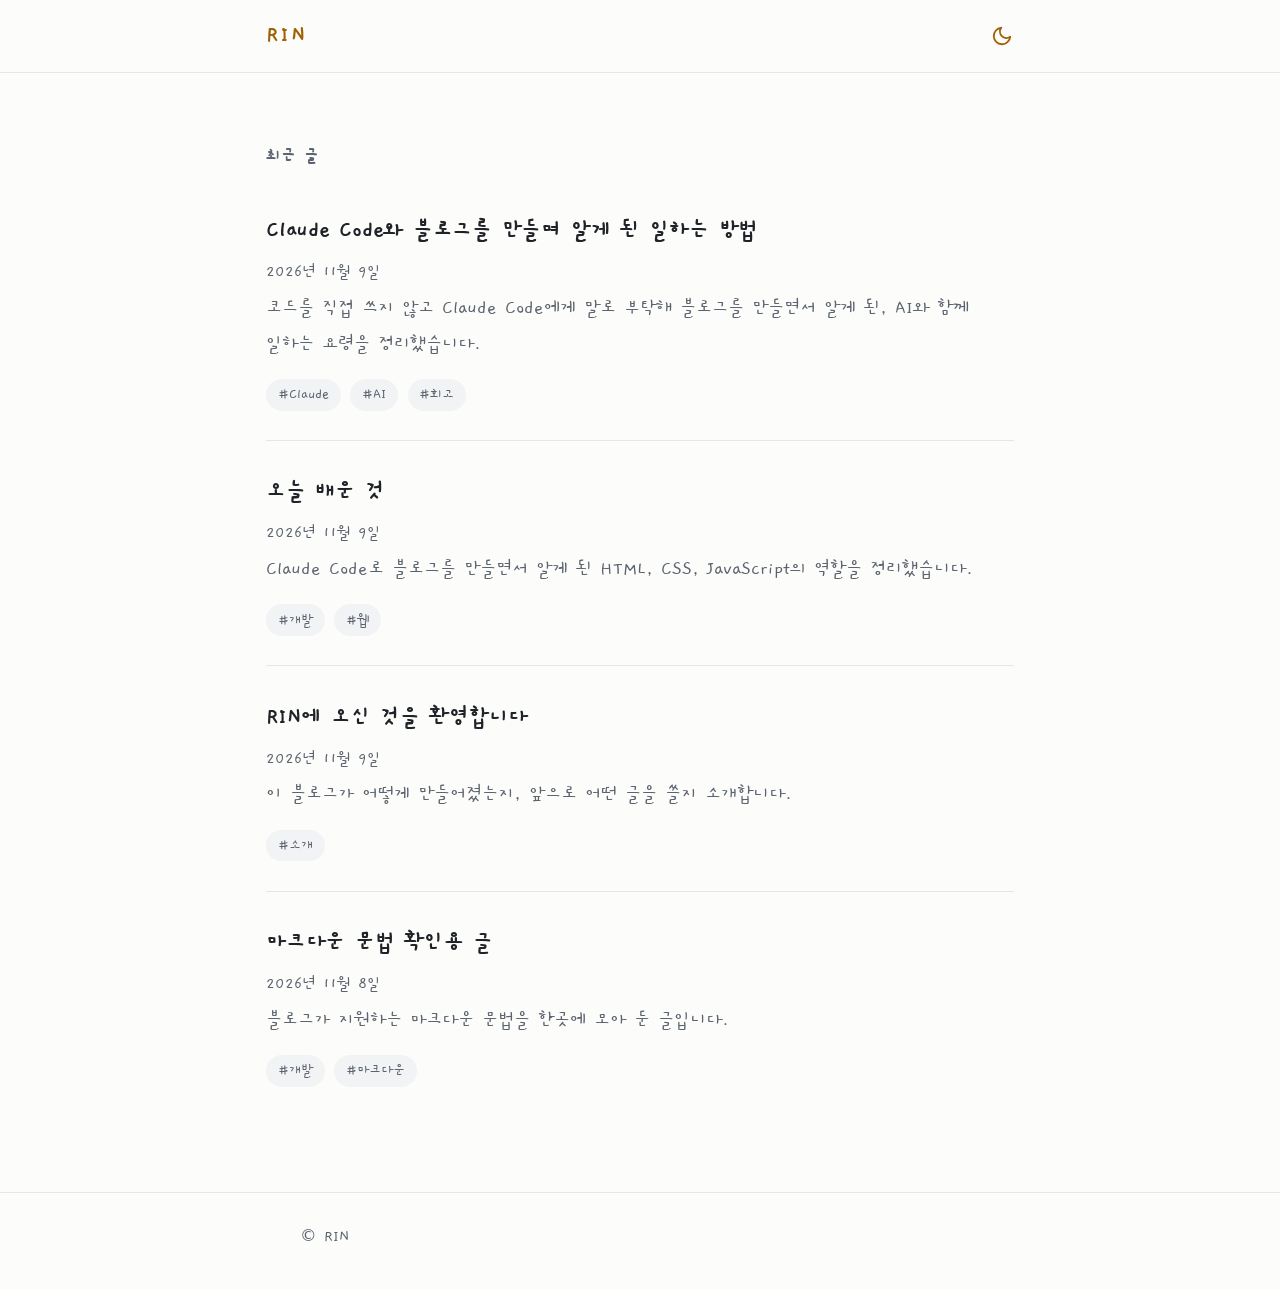
==== index.html @ f15e2f12 "블로그 초기 버전 완성 Co-Authored-By: Claude Opus 5.5 <noreply@anthropic.com>" ====
<!doctype html>
<html lang="ko">
<head>
  <meta charset="utf-8">
  <meta name="viewport" content="width=device-width, initial-scale=1">
  <meta name="description" content="RIN 블로그">
  <title>RIN</title>
  <script>
    // 첫 화면 깜빡임을 막기 위해 CSS보다 먼저 테마를 적용합니다.
    (() => {
      let theme = null;
      try {
        theme = localStorage.getItem('theme');
      } catch (e) {
        // 사생활 보호 모드 등에서는 저장소를 쓸 수 없습니다.
      }
      if (theme !== 'light' && theme !== 'dark') {
        theme = window.matchMedia('(prefers-color-scheme: dark)').matches ? 'dark' : 'light';
      }
      document.documentElement.setAttribute('data-theme', theme);
    })();
  </script>
  <!-- 손글씨체 웹 글꼴 (Google Fonts의 Gaegu). 불러오지 못하면 시스템 글꼴로 보입니다. -->
  <link rel="preconnect" href="https://fonts.googleapis.com">
  <link rel="preconnect" href="https://fonts.gstatic.com" crossorigin>
  <link rel="stylesheet" href="https://fonts.googleapis.com/css2?family=Gaegu:wght@400;700&display=swap">
  <link rel="stylesheet" href="css/style.css">
  <script type="module" src="js/app.js"></script>
</head>
<body>
  <a class="skip-link" href="#app">본문으로 건너뛰기</a>

  <header class="site-header">
    <div class="container site-header-inner">
      <a class="site-title" href="#/">RIN</a>
      <button class="theme-toggle" type="button" aria-label="다크 모드로 전환">
        <svg class="icon icon-moon" viewBox="0 0 24 24" width="22" height="22" aria-hidden="true">
          <path d="M21 12.8A9 9 0 1 1 11.2 3a7 7 0 0 0 9.8 9.8z" fill="none" stroke="currentColor" stroke-width="2" stroke-linecap="round" stroke-linejoin="round"/>
        </svg>
        <svg class="icon icon-sun" viewBox="0 0 24 24" width="22" height="22" aria-hidden="true">
          <g fill="none" stroke="currentColor" stroke-width="2" stroke-linecap="round">
            <circle cx="12" cy="12" r="4"/>
            <path d="M12 2v2M12 20v2M4.9 4.9l1.4 1.4M17.7 17.7l1.4 1.4M2 12h2M20 12h2M4.9 19.1l1.4-1.4M17.7 6.3l1.4-1.4"/>
          </g>
        </svg>
      </button>
    </div>
  </header>

  <main id="app" class="container" tabindex="-1">
    <p class="status">불러오는 중…</p>
  </main>

  <footer class="site-footer">
    <div class="container">
      <p>© RIN</p>
    </div>
  </footer>
</body>
</html>
---- css/style.css ----
/* ===== 색 변수 (컴포넌트에서는 변수만 사용합니다) ===== */
:root {
  --bg: #fcfcfb;
  --text: #1f2328;
  --muted: #5b636e;
  --accent: #2457c5;
  --border: #e4e6ea;
  --code-bg: #f2f3f5;
  --header-text: #a16207; /* 밝은 배경에서는 읽히도록 짙은 노란색 */
  --title-box-bg: #ffd43b;
  --title-box-text: #1f2328;

  --font-sans: "Gaegu", -apple-system, BlinkMacSystemFont, "Apple SD Gothic Neo", "Pretendard",
    "Malgun Gothic", system-ui, sans-serif;
  --font-mono: ui-monospace, "SF Mono", Consolas, "D2Coding", monospace;
  --gutter: 16px;

  color-scheme: light;
}

:root[data-theme="dark"] {
  --bg: #15171a;
  --text: #e6e8eb;
  --muted: #a2a9b3;
  --accent: #7aa7ff;
  --border: #2c3036;
  --code-bg: #1f2226;
  --header-text: #ffd43b;
  --title-box-bg: #ffd43b;
  --title-box-text: #15171a;

  color-scheme: dark;
}

/* 자바스크립트가 꺼진 경우에도 OS 설정을 따릅니다. */
@media (prefers-color-scheme: dark) {
  :root:not([data-theme]) {
    --bg: #15171a;
    --text: #e6e8eb;
    --muted: #a2a9b3;
    --accent: #7aa7ff;
    --border: #2c3036;
    --code-bg: #1f2226;
    --header-text: #ffd43b;
    --title-box-bg: #ffd43b;
    --title-box-text: #15171a;

    color-scheme: dark;
  }
}

/* ===== 기본 ===== */
*,
*::before,
*::after {
  box-sizing: border-box;
}

html {
  /* 손글씨체(Gaegu)는 글자가 작게 보여서 전체 크기를 키웁니다. */
  font-size: 118.75%;
  -webkit-text-size-adjust: 100%;
  text-size-adjust: 100%;
}

body {
  margin: 0;
  min-height: 100vh;
  display: flex;
  flex-direction: column;
  background: var(--bg);
  color: var(--text);
  font-family: var(--font-sans);
  font-size: 1.0625rem;
  line-height: 1.75;
  word-break: keep-all;
  overflow-wrap: anywhere;
  -webkit-font-smoothing: antialiased;
}

main {
  flex: 1;
}

a {
  color: var(--accent);
  text-decoration-thickness: 1px;
  text-underline-offset: 0.2em;
}

a:hover {
  text-decoration-thickness: 2px;
}

:focus-visible {
  outline: 2px solid var(--accent);
  outline-offset: 2px;
  border-radius: 4px;
}

main:focus {
  outline: none;
}

.container {
  width: 100%;
  max-width: calc(68ch + 2 * var(--gutter));
  margin-inline: auto;
  padding-inline: var(--gutter);
}

.skip-link {
  position: absolute;
  left: var(--gutter);
  top: -100px;
  z-index: 10;
  padding: 0.5rem 1rem;
  background: var(--text);
  color: var(--bg);
  border-radius: 6px;
}

.skip-link:focus {
  top: 8px;
}

.visually-hidden {
  position: absolute;
  width: 1px;
  height: 1px;
  overflow: hidden;
  clip: rect(0 0 0 0);
  white-space: nowrap;
}

/* ===== 헤더 / 푸터 ===== */
.site-header {
  border-bottom: 1px solid var(--border);
}

.site-header-inner {
  display: flex;
  align-items: center;
  justify-content: space-between;
  min-height: 64px;
}

.site-title {
  display: inline-flex;
  align-items: center;
  min-height: 44px;
  color: var(--header-text);
  font-size: 1.25rem;
  font-weight: 800;
  letter-spacing: 0.08em;
  text-decoration: none;
}

.theme-toggle {
  display: inline-flex;
  align-items: center;
  justify-content: center;
  width: 44px;
  height: 44px;
  margin-right: -10px;
  padding: 0;
  border: 0;
  border-radius: 8px;
  background: transparent;
  color: var(--header-text);
  cursor: pointer;
}

.theme-toggle:hover {
  background: var(--code-bg);
}

.icon-sun,
:root[data-theme="dark"] .icon-moon {
  display: none;
}

:root[data-theme="dark"] .icon-sun {
  display: block;
}

.site-footer {
  margin-top: 4rem;
  border-top: 1px solid var(--border);
  color: var(--muted);
  font-size: 0.875rem;
}

.site-footer p {
  margin: 1.5rem 0 2rem;
}

/* ===== 상태 안내 ===== */
.status {
  margin: 3rem 0;
  color: var(--muted);
}

.status-title {
  margin: 3rem 0 0.5rem;
  font-size: 1.5rem;
  line-height: 1.4;
}

/* ===== 글 목록 ===== */
.page-heading {
  margin: 2.5rem 0 0.5rem;
  font-size: 0.9375rem;
  font-weight: 600;
  color: var(--muted);
}

.page-heading strong {
  color: var(--text);
}

.post-list {
  margin: 0;
  padding: 0;
  list-style: none;
}

.post-card {
  padding: 1.5rem 0;
  border-bottom: 1px solid var(--border);
}

.post-card:last-child {
  border-bottom: 0;
}

.post-card-title {
  margin: 0;
  font-size: 1.25rem;
  line-height: 1.45;
  letter-spacing: -0.01em;
}

.post-card-title a {
  display: block;
  padding-block: 0.25rem;
  color: var(--text);
  text-decoration: none;
}

.post-card-title a:hover {
  color: var(--accent);
}

.post-card-desc {
  margin: 0.25rem 0 0;
  color: var(--muted);
}

.post-meta {
  margin: 0.25rem 0 0;
  color: var(--muted);
  font-size: 0.875rem;
}

/* ===== 태그 ===== */
.tags {
  display: flex;
  flex-wrap: wrap;
  gap: 0.5rem;
  margin: 0.75rem 0 0;
  padding: 0;
  list-style: none;
}

.tag {
  position: relative;
  display: inline-block;
  padding: 0.125rem 0.625rem;
  border-radius: 999px;
  background: var(--code-bg);
  color: var(--muted);
  font-size: 0.8125rem;
  line-height: 1.75;
  text-decoration: none;
}

/* 보이는 크기는 작게, 누르는 영역은 44px 이상으로 */
.tag::after {
  content: "";
  position: absolute;
  inset: -8px -2px;
}

.tag:hover {
  color: var(--accent);
}

/* ===== 글 본문 ===== */
.post-header {
  margin: 2.5rem 0 2rem;
}

.post-title {
  margin: 0;
  padding: 0.5rem 0.875rem;
  border-radius: 8px;
  background: var(--title-box-bg);
  color: var(--title-box-text);
  font-size: clamp(1.75rem, 1.4rem + 1.5vw, 2.25rem);
  line-height: 1.3;
  letter-spacing: -0.02em;
}

.post-header .post-meta {
  margin-top: 0.75rem;
}

.post-body > :first-child {
  margin-top: 0;
}

.post-body h1,
.post-body h2,
.post-body h3,
.post-body h4,
.post-body h5,
.post-body h6 {
  margin: 2.5rem 0 0.75rem;
  line-height: 1.4;
  letter-spacing: -0.01em;
  scroll-margin-top: 1rem;
}

.post-body h1 { font-size: 1.75rem; }
.post-body h2 { font-size: 1.5rem; }
.post-body h3 { font-size: 1.25rem; }
.post-body h4,
.post-body h5,
.post-body h6 { font-size: 1.0625rem; }

.post-body p,
.post-body ul,
.post-body ol,
.post-body blockquote,
.post-body pre,
.post-body .table-wrap,
.post-body img {
  margin: 0 0 1.25rem;
}

.post-body ul,
.post-body ol {
  padding-left: 1.5em;
}

.post-body li + li {
  margin-top: 0.25rem;
}

.post-body li > ul,
.post-body li > ol {
  margin: 0.25rem 0 0;
}

.post-body li > p {
  margin-bottom: 0.5rem;
}

.post-body .task-list {
  padding-left: 0.25em;
}

.post-body .task-item {
  list-style: none;
}

.post-body .task-item input {
  margin: 0 0.5em 0 0;
  vertical-align: -0.1em;
}

.post-body blockquote {
  padding: 0.25rem 0 0.25rem 1rem;
  border-left: 4px solid var(--border);
  color: var(--muted);
}

.post-body blockquote > :last-child {
  margin-bottom: 0;
}

.post-body hr {
  margin: 2.5rem 0;
  border: 0;
  border-top: 1px solid var(--border);
}

.post-body img {
  display: block;
  max-width: 100%;
  height: auto;
  border-radius: 8px;
}

/* 코드 */
.post-body code {
  padding: 0.15em 0.4em;
  border-radius: 4px;
  background: var(--code-bg);
  font-family: var(--font-mono);
  font-size: 0.875em;
}

.post-body pre {
  padding: 1rem;
  overflow-x: auto;
  border: 1px solid var(--border);
  border-radius: 8px;
  background: var(--code-bg);
  font-size: 0.875rem;
  line-height: 1.6;
  word-break: normal;
  overflow-wrap: normal;
}

.post-body pre code {
  padding: 0;
  background: none;
  font-size: inherit;
}

/* 표 */
.post-body .table-wrap {
  overflow-x: auto;
}

.post-body table {
  min-width: 100%;
  border-collapse: collapse;
  font-size: 0.9375rem;
  line-height: 1.6;
}

.post-body th,
.post-body td {
  padding: 0.5rem 0.75rem;
  border-bottom: 1px solid var(--border);
  text-align: left;
  vertical-align: top;
}

.post-body th {
  border-bottom-width: 2px;
  font-weight: 600;
}

.post-footer {
  margin-top: 3rem;
  padding-top: 1.5rem;
  border-top: 1px solid var(--border);
}

.back-link {
  display: inline-flex;
  align-items: center;
  min-height: 44px;
}

/* ===== 넓은 화면 ===== */
@media (min-width: 768px) {
  :root {
    --gutter: 24px;
  }

  .site-header-inner {
    min-height: 72px;
  }

  .post-header {
    margin-top: 4rem;
  }

  .page-heading {
    margin-top: 3.5rem;
  }
}
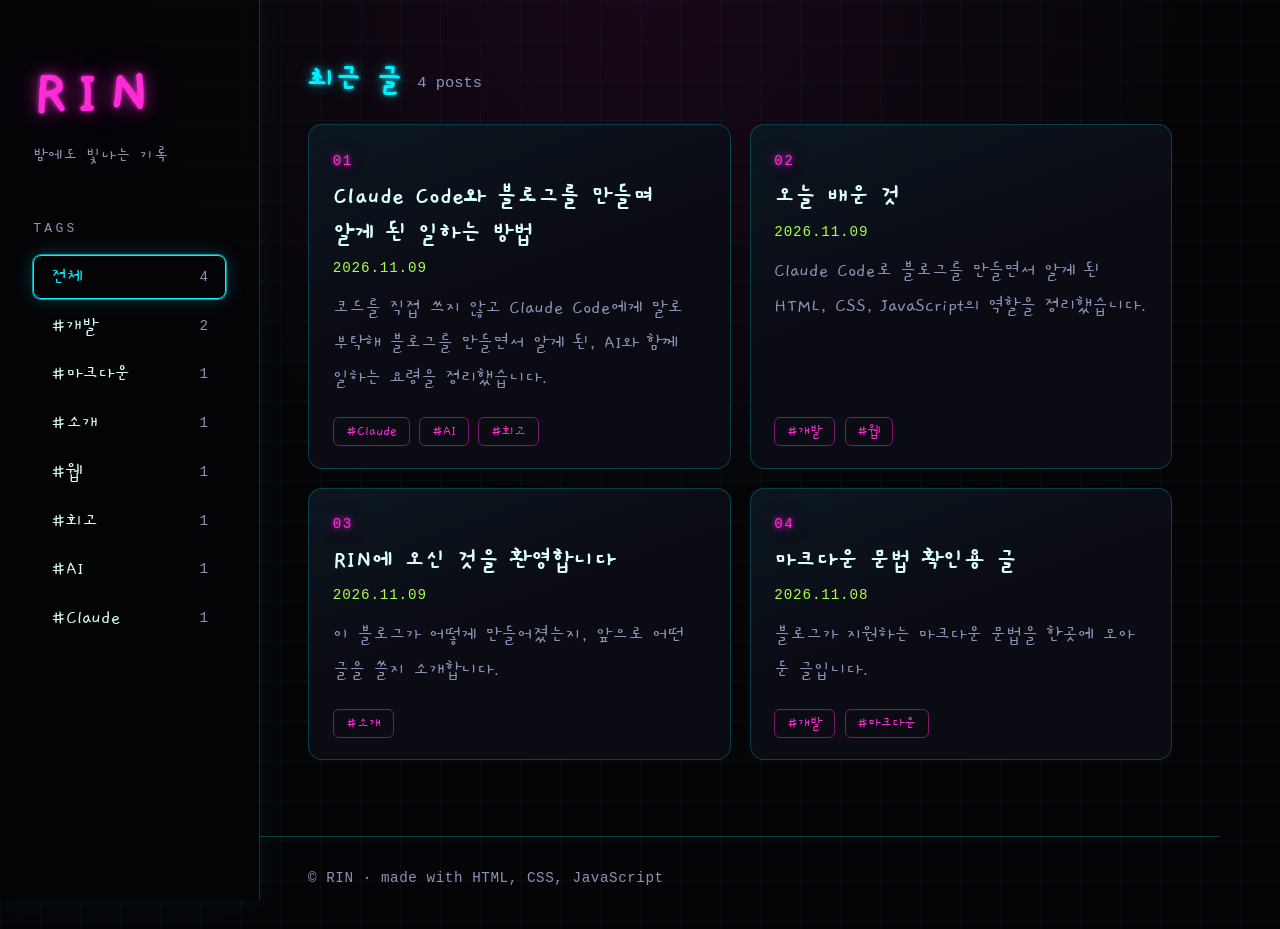
==== commit 77f658d3: "블로그 디자인을 검은 배경 네온 테마로 전면 개편 - 검은 배경에 네온(시안·핑크·라임) 색과 빛번짐 효과 적용 - 넓은 화면은 왼쪽 고정 사이드바(로고, 태그 메뉴), 좁은 화면" ====
--- a/index.html
+++ b/index.html
@@ -4,22 +4,9 @@
   <meta charset="utf-8">
   <meta name="viewport" content="width=device-width, initial-scale=1">
   <meta name="description" content="RIN 블로그">
+  <meta name="color-scheme" content="dark">
+  <meta name="theme-color" content="#050508">
   <title>RIN</title>
-  <script>
-    // 첫 화면 깜빡임을 막기 위해 CSS보다 먼저 테마를 적용합니다.
-    (() => {
-      let theme = null;
-      try {
-        theme = localStorage.getItem('theme');
-      } catch (e) {
-        // 사생활 보호 모드 등에서는 저장소를 쓸 수 없습니다.
-      }
-      if (theme !== 'light' && theme !== 'dark') {
-        theme = window.matchMedia('(prefers-color-scheme: dark)').matches ? 'dark' : 'light';
-      }
-      document.documentElement.setAttribute('data-theme', theme);
-    })();
-  </script>
   <!-- 손글씨체 웹 글꼴 (Google Fonts의 Gaegu). 불러오지 못하면 시스템 글꼴로 보입니다. -->
   <link rel="preconnect" href="https://fonts.googleapis.com">
   <link rel="preconnect" href="https://fonts.gstatic.com" crossorigin>
@@ -28,33 +15,33 @@
   <script type="module" src="js/app.js"></script>
 </head>
 <body>
+  <div class="read-progress" aria-hidden="true"><span class="read-progress-bar"></span></div>
   <a class="skip-link" href="#app">본문으로 건너뛰기</a>
 
-  <header class="site-header">
-    <div class="container site-header-inner">
-      <a class="site-title" href="#/">RIN</a>
-      <button class="theme-toggle" type="button" aria-label="다크 모드로 전환">
-        <svg class="icon icon-moon" viewBox="0 0 24 24" width="22" height="22" aria-hidden="true">
-          <path d="M21 12.8A9 9 0 1 1 11.2 3a7 7 0 0 0 9.8 9.8z" fill="none" stroke="currentColor" stroke-width="2" stroke-linecap="round" stroke-linejoin="round"/>
-        </svg>
-        <svg class="icon icon-sun" viewBox="0 0 24 24" width="22" height="22" aria-hidden="true">
-          <g fill="none" stroke="currentColor" stroke-width="2" stroke-linecap="round">
-            <circle cx="12" cy="12" r="4"/>
-            <path d="M12 2v2M12 20v2M4.9 4.9l1.4 1.4M17.7 17.7l1.4 1.4M2 12h2M20 12h2M4.9 19.1l1.4-1.4M17.7 6.3l1.4-1.4"/>
-          </g>
-        </svg>
-      </button>
+  <div class="layout">
+    <aside class="sidebar">
+      <div class="brand">
+        <a class="logo" href="#/" aria-label="RIN 홈">RIN</a>
+        <p class="tagline">밤에도 빛나는 기록</p>
+      </div>
+
+      <nav class="tag-nav" aria-label="태그">
+        <h2 class="side-heading">TAGS</h2>
+        <ul class="tag-nav-list" id="tag-nav">
+          <li><a class="tag-nav-link" href="#/" aria-current="page">전체</a></li>
+        </ul>
+      </nav>
+    </aside>
+
+    <div class="main-col">
+      <main id="app" class="content" tabindex="-1">
+        <p class="status">불러오는 중…</p>
+      </main>
+
+      <footer class="site-footer">
+        <p>© RIN · made with HTML, CSS, JavaScript</p>
+      </footer>
     </div>
-  </header>
-
-  <main id="app" class="container" tabindex="-1">
-    <p class="status">불러오는 중…</p>
-  </main>
-
-  <footer class="site-footer">
-    <div class="container">
-      <p>© RIN</p>
-    </div>
-  </footer>
+  </div>
 </body>
 </html>
--- a/css/style.css
+++ b/css/style.css
@@ -1,52 +1,28 @@
-/* ===== 색 변수 (컴포넌트에서는 변수만 사용합니다) ===== */
+/* ===== 색 변수: 검은 배경 + 네온 (컴포넌트에서는 변수만 사용합니다) ===== */
 :root {
-  --bg: #fcfcfb;
-  --text: #1f2328;
-  --muted: #5b636e;
-  --accent: #2457c5;
-  --border: #e4e6ea;
-  --code-bg: #f2f3f5;
-  --header-text: #a16207; /* 밝은 배경에서는 읽히도록 짙은 노란색 */
-  --title-box-bg: #ffd43b;
-  --title-box-text: #1f2328;
+  --bg: #050508;
+  --bg-elev: #0b0b14;
+  --bg-code: #08080f;
+  --text: #d9fff7;          /* 본문: 옅은 네온 민트 (오래 읽어도 눈부시지 않게) */
+  --muted: #8b93b8;
+  --neon-cyan: #00f0ff;
+  --neon-pink: #ff2bd6;
+  --neon-lime: #a6ff4d;
+  --border: rgba(0, 240, 255, 0.22);
+  --border-strong: rgba(0, 240, 255, 0.6);
+
+  --glow-cyan: 0 0 4px rgba(0, 240, 255, 0.9), 0 0 14px rgba(0, 240, 255, 0.55);
+  --glow-pink: 0 0 4px rgba(255, 43, 214, 0.95), 0 0 16px rgba(255, 43, 214, 0.6),
+    0 0 36px rgba(255, 43, 214, 0.35);
+  --box-glow: 0 0 0 1px var(--border-strong), 0 0 18px rgba(0, 240, 255, 0.25);
 
   --font-sans: "Gaegu", -apple-system, BlinkMacSystemFont, "Apple SD Gothic Neo", "Pretendard",
     "Malgun Gothic", system-ui, sans-serif;
   --font-mono: ui-monospace, "SF Mono", Consolas, "D2Coding", monospace;
   --gutter: 16px;
-
-  color-scheme: light;
-}
-
-:root[data-theme="dark"] {
-  --bg: #15171a;
-  --text: #e6e8eb;
-  --muted: #a2a9b3;
-  --accent: #7aa7ff;
-  --border: #2c3036;
-  --code-bg: #1f2226;
-  --header-text: #ffd43b;
-  --title-box-bg: #ffd43b;
-  --title-box-text: #15171a;
+  --sidebar-width: 260px;
 
   color-scheme: dark;
-}
-
-/* 자바스크립트가 꺼진 경우에도 OS 설정을 따릅니다. */
-@media (prefers-color-scheme: dark) {
-  :root:not([data-theme]) {
-    --bg: #15171a;
-    --text: #e6e8eb;
-    --muted: #a2a9b3;
-    --accent: #7aa7ff;
-    --border: #2c3036;
-    --code-bg: #1f2226;
-    --header-text: #ffd43b;
-    --title-box-bg: #ffd43b;
-    --title-box-text: #15171a;
-
-    color-scheme: dark;
-  }
 }
 
 /* ===== 기본 ===== */
@@ -61,14 +37,20 @@
   font-size: 118.75%;
   -webkit-text-size-adjust: 100%;
   text-size-adjust: 100%;
+  background: var(--bg);
 }
 
 body {
   margin: 0;
   min-height: 100vh;
-  display: flex;
-  flex-direction: column;
-  background: var(--bg);
+  background-color: var(--bg);
+  /* 아주 옅은 네온 격자 */
+  background-image:
+    radial-gradient(ellipse at top, rgba(255, 43, 214, 0.08), transparent 60%),
+    linear-gradient(rgba(0, 240, 255, 0.035) 1px, transparent 1px),
+    linear-gradient(90deg, rgba(0, 240, 255, 0.035) 1px, transparent 1px);
+  background-size: 100% 600px, 40px 40px, 40px 40px;
+  background-repeat: no-repeat, repeat, repeat;
   color: var(--text);
   font-family: var(--font-sans);
   font-size: 1.0625rem;
@@ -78,44 +60,40 @@
   -webkit-font-smoothing: antialiased;
 }
 
-main {
-  flex: 1;
-}
-
 a {
-  color: var(--accent);
+  color: var(--neon-cyan);
   text-decoration-thickness: 1px;
   text-underline-offset: 0.2em;
 }
 
 a:hover {
-  text-decoration-thickness: 2px;
+  color: var(--neon-pink);
+  text-shadow: var(--glow-pink);
 }
 
 :focus-visible {
-  outline: 2px solid var(--accent);
-  outline-offset: 2px;
+  outline: 2px solid var(--neon-cyan);
+  outline-offset: 3px;
   border-radius: 4px;
+  box-shadow: 0 0 12px rgba(0, 240, 255, 0.6);
 }
 
 main:focus {
   outline: none;
 }
 
-.container {
-  width: 100%;
-  max-width: calc(68ch + 2 * var(--gutter));
-  margin-inline: auto;
-  padding-inline: var(--gutter);
+::selection {
+  background: var(--neon-pink);
+  color: var(--bg);
 }
 
 .skip-link {
   position: absolute;
   left: var(--gutter);
   top: -100px;
-  z-index: 10;
+  z-index: 20;
   padding: 0.5rem 1rem;
-  background: var(--text);
+  background: var(--neon-cyan);
   color: var(--bg);
   border-radius: 6px;
 }
@@ -124,75 +102,163 @@
   top: 8px;
 }
 
-.visually-hidden {
-  position: absolute;
-  width: 1px;
-  height: 1px;
-  overflow: hidden;
-  clip: rect(0 0 0 0);
-  white-space: nowrap;
-}
-
-/* ===== 헤더 / 푸터 ===== */
-.site-header {
+/* ===== 읽기 진행 막대 (글 화면에서만 보임) ===== */
+.read-progress {
+  position: fixed;
+  inset: 0 0 auto;
+  z-index: 10;
+  height: 3px;
+  pointer-events: none;
+}
+
+.read-progress-bar {
+  display: block;
+  width: 0;
+  height: 100%;
+  background: linear-gradient(90deg, var(--neon-cyan), var(--neon-pink));
+  box-shadow: 0 0 10px var(--neon-pink);
+}
+
+/* ===== 레이아웃: 모바일은 위아래, 넓은 화면은 왼쪽 사이드바 ===== */
+.layout {
+  display: flex;
+  flex-direction: column;
+  min-height: 100vh;
+}
+
+.sidebar {
+  padding: 1.25rem var(--gutter) 0.75rem;
   border-bottom: 1px solid var(--border);
-}
-
-.site-header-inner {
+  background: rgba(5, 5, 8, 0.85);
+}
+
+.main-col {
   display: flex;
-  align-items: center;
-  justify-content: space-between;
-  min-height: 64px;
-}
-
-.site-title {
+  flex: 1;
+  flex-direction: column;
+  min-width: 0;
+}
+
+.content {
+  flex: 1;
+  width: 100%;
+  max-width: 960px;
+  padding: 0 var(--gutter);
+}
+
+/* ===== 로고 ===== */
+.brand {
+  display: flex;
+  align-items: baseline;
+  flex-wrap: wrap;
+  gap: 0.25rem 1rem;
+}
+
+.logo {
+  display: inline-block;
+  color: var(--neon-pink);
+  font-size: 2.5rem;
+  font-weight: 700;
+  line-height: 1.1;
+  letter-spacing: 0.12em;
+  text-decoration: none;
+  text-shadow: var(--glow-pink);
+  animation: flicker 6s infinite;
+}
+
+.logo:hover {
+  color: var(--neon-pink);
+}
+
+.tagline {
+  margin: 0;
+  color: var(--muted);
+  font-size: 0.9375rem;
+}
+
+/* 네온사인이 가끔 깜빡이는 효과 */
+@keyframes flicker {
+  0%, 90%, 94%, 100% {
+    opacity: 1;
+  }
+  92% {
+    opacity: 0.45;
+    text-shadow: none;
+  }
+  96% {
+    opacity: 0.8;
+  }
+}
+
+/* ===== 태그 메뉴 ===== */
+.tag-nav {
+  margin-top: 0.75rem;
+}
+
+.side-heading {
+  display: none;
+}
+
+.tag-nav-list {
+  display: flex;
+  gap: 0.5rem;
+  margin: 0 calc(var(--gutter) * -1);
+  padding: 0.25rem var(--gutter) 0.5rem;
+  overflow-x: auto;
+  list-style: none;
+  scrollbar-width: none;
+}
+
+.tag-nav-list::-webkit-scrollbar {
+  display: none;
+}
+
+.tag-nav-link {
   display: inline-flex;
   align-items: center;
+  gap: 0.375rem;
   min-height: 44px;
-  color: var(--header-text);
-  font-size: 1.25rem;
-  font-weight: 800;
-  letter-spacing: 0.08em;
+  padding: 0 0.875rem;
+  border: 1px solid var(--border);
+  border-radius: 999px;
+  color: var(--text);
+  white-space: nowrap;
   text-decoration: none;
 }
 
-.theme-toggle {
-  display: inline-flex;
-  align-items: center;
-  justify-content: center;
-  width: 44px;
-  height: 44px;
-  margin-right: -10px;
-  padding: 0;
-  border: 0;
-  border-radius: 8px;
-  background: transparent;
-  color: var(--header-text);
-  cursor: pointer;
-}
-
-.theme-toggle:hover {
-  background: var(--code-bg);
-}
-
-.icon-sun,
-:root[data-theme="dark"] .icon-moon {
-  display: none;
-}
-
-:root[data-theme="dark"] .icon-sun {
-  display: block;
-}
-
+.tag-nav-link .count {
+  color: var(--muted);
+  font-family: var(--font-mono);
+  font-size: 0.75rem;
+}
+
+.tag-nav-link:hover {
+  border-color: var(--neon-pink);
+  color: var(--neon-pink);
+  text-shadow: none;
+}
+
+.tag-nav-link[aria-current="page"] {
+  border-color: var(--neon-cyan);
+  color: var(--neon-cyan);
+  box-shadow: var(--box-glow);
+}
+
+/* ===== 푸터 ===== */
 .site-footer {
+  width: 100%;
+  max-width: 960px;
   margin-top: 4rem;
+  padding: 1.5rem var(--gutter) 2rem;
   border-top: 1px solid var(--border);
   color: var(--muted);
-  font-size: 0.875rem;
+  font-family: var(--font-mono);
+  font-size: 0.75rem;
+  letter-spacing: 0.04em;
 }
 
 .site-footer p {
-  margin: 1.5rem 0 2rem;
+  margin: 0;
 }
 
 /* ===== 상태 안내 ===== */
@@ -203,72 +269,128 @@
 
 .status-title {
   margin: 3rem 0 0.5rem;
-  font-size: 1.5rem;
-  line-height: 1.4;
+  color: var(--neon-pink);
+  font-size: 2rem;
+  line-height: 1.3;
+  text-shadow: var(--glow-pink);
+}
+
+.back-link {
+  display: inline-flex;
+  align-items: center;
+  min-height: 44px;
+  font-family: var(--font-mono);
+  font-size: 0.8125rem;
+  letter-spacing: 0.04em;
+  text-decoration: none;
 }
 
 /* ===== 글 목록 ===== */
 .page-heading {
-  margin: 2.5rem 0 0.5rem;
-  font-size: 0.9375rem;
-  font-weight: 600;
+  display: flex;
+  align-items: baseline;
+  gap: 0.75rem;
+  margin: 2rem 0 1.25rem;
+  color: var(--neon-cyan);
+  font-size: 1.75rem;
+  line-height: 1.3;
+  text-shadow: var(--glow-cyan);
+}
+
+.page-heading .count {
   color: var(--muted);
-}
-
-.page-heading strong {
-  color: var(--text);
+  font-family: var(--font-mono);
+  font-size: 0.8125rem;
+  font-weight: 400;
+  text-shadow: none;
 }
 
 .post-list {
+  display: grid;
+  grid-template-columns: 1fr;
+  gap: 1rem;
   margin: 0;
   padding: 0;
   list-style: none;
 }
 
 .post-card {
-  padding: 1.5rem 0;
-  border-bottom: 1px solid var(--border);
-}
-
-.post-card:last-child {
-  border-bottom: 0;
-}
-
-.post-card-title {
-  margin: 0;
-  font-size: 1.25rem;
-  line-height: 1.45;
-  letter-spacing: -0.01em;
-}
-
-.post-card-title a {
-  display: block;
-  padding-block: 0.25rem;
+  position: relative;
+  display: flex;
+  flex-direction: column;
+  padding: 1.25rem 1.25rem 1rem;
+  border: 1px solid var(--border);
+  border-radius: 14px;
+  background: linear-gradient(160deg, rgba(0, 240, 255, 0.05), transparent 45%), var(--bg-elev);
+  transition: border-color 0.2s, box-shadow 0.2s, transform 0.2s;
+}
+
+.post-card:hover,
+.post-card:focus-within {
+  border-color: var(--neon-cyan);
+  box-shadow: var(--box-glow);
+  transform: translateY(-2px);
+}
+
+.card-index {
+  color: var(--neon-pink);
+  font-family: var(--font-mono);
+  font-size: 0.75rem;
+  letter-spacing: 0.1em;
+  text-shadow: var(--glow-pink);
+}
+
+.card-title {
+  margin: 0.25rem 0 0;
+  font-size: 1.375rem;
+  line-height: 1.4;
+}
+
+.card-title a {
   color: var(--text);
   text-decoration: none;
 }
 
-.post-card-title a:hover {
-  color: var(--accent);
-}
-
-.post-card-desc {
-  margin: 0.25rem 0 0;
+/* 카드 전체를 누를 수 있게 제목 링크를 카드 크기로 넓힙니다. */
+.card-title a::after {
+  content: "";
+  position: absolute;
+  inset: 0;
+  border-radius: inherit;
+}
+
+.post-card:hover .card-title a {
+  color: var(--neon-cyan);
+  text-shadow: var(--glow-cyan);
+}
+
+.card-title a:focus-visible {
+  outline: none;
+  box-shadow: none;
+}
+
+.card-desc {
+  flex: 1;
+  margin: 0.5rem 0 0;
   color: var(--muted);
 }
 
 .post-meta {
   margin: 0.25rem 0 0;
-  color: var(--muted);
-  font-size: 0.875rem;
+  color: var(--neon-lime);
+  font-family: var(--font-mono);
+  font-size: 0.75rem;
+  letter-spacing: 0.06em;
 }
 
 /* ===== 태그 ===== */
 .tags {
+  position: relative; /* 카드 링크보다 위에 있어 따로 누를 수 있음 */
+  z-index: 1;
   display: flex;
   flex-wrap: wrap;
   gap: 0.5rem;
-  margin: 0.75rem 0 0;
+  margin: 0.875rem 0 0;
   padding: 0;
   list-style: none;
 }
@@ -276,10 +398,10 @@
 .tag {
   position: relative;
   display: inline-block;
-  padding: 0.125rem 0.625rem;
-  border-radius: 999px;
-  background: var(--code-bg);
-  color: var(--muted);
+  padding: 0 0.625rem;
+  border: 1px solid rgba(255, 43, 214, 0.45);
+  border-radius: 6px;
+  color: var(--neon-pink);
   font-size: 0.8125rem;
   line-height: 1.75;
   text-decoration: none;
@@ -289,31 +411,36 @@
 .tag::after {
   content: "";
   position: absolute;
-  inset: -8px -2px;
+  inset: -9px -2px;
 }
 
 .tag:hover {
-  color: var(--accent);
+  border-color: var(--neon-pink);
+  box-shadow: 0 0 10px rgba(255, 43, 214, 0.5);
 }
 
 /* ===== 글 본문 ===== */
+.post {
+  max-width: 68ch;
+}
+
 .post-header {
-  margin: 2.5rem 0 2rem;
+  margin: 1.5rem 0 2.5rem;
+  padding-bottom: 1.5rem;
+  border-bottom: 1px dashed var(--border);
+}
+
+.post-header .post-meta {
+  margin-top: 0.5rem;
 }
 
 .post-title {
-  margin: 0;
-  padding: 0.5rem 0.875rem;
-  border-radius: 8px;
-  background: var(--title-box-bg);
-  color: var(--title-box-text);
-  font-size: clamp(1.75rem, 1.4rem + 1.5vw, 2.25rem);
-  line-height: 1.3;
-  letter-spacing: -0.02em;
-}
-
-.post-header .post-meta {
-  margin-top: 0.75rem;
+  margin: 0.5rem 0 0;
+  color: var(--neon-cyan);
+  font-size: clamp(2rem, 1.5rem + 2.2vw, 3rem);
+  line-height: 1.25;
+  letter-spacing: -0.01em;
+  text-shadow: var(--glow-cyan);
 }
 
 .post-body > :first-child {
@@ -326,15 +453,35 @@
 .post-body h4,
 .post-body h5,
 .post-body h6 {
-  margin: 2.5rem 0 0.75rem;
+  margin: 2.75rem 0 0.75rem;
   line-height: 1.4;
-  letter-spacing: -0.01em;
   scroll-margin-top: 1rem;
 }
 
-.post-body h1 { font-size: 1.75rem; }
-.post-body h2 { font-size: 1.5rem; }
-.post-body h3 { font-size: 1.25rem; }
+.post-body h1,
+.post-body h2 {
+  color: var(--neon-pink);
+  text-shadow: var(--glow-pink);
+}
+
+.post-body h2::before {
+  content: "// ";
+  color: var(--muted);
+  font-family: var(--font-mono);
+  font-size: 0.7em;
+  text-shadow: none;
+}
+
+.post-body h3,
+.post-body h4,
+.post-body h5,
+.post-body h6 {
+  color: var(--neon-cyan);
+}
+
+.post-body h1 { font-size: 1.875rem; }
+.post-body h2 { font-size: 1.625rem; }
+.post-body h3 { font-size: 1.3125rem; }
 .post-body h4,
 .post-body h5,
 .post-body h6 { font-size: 1.0625rem; }
@@ -349,6 +496,10 @@
   margin: 0 0 1.25rem;
 }
 
+.post-body strong {
+  color: #ffffff;
+}
+
 .post-body ul,
 .post-body ol {
   padding-left: 1.5em;
@@ -358,6 +509,10 @@
   margin-top: 0.25rem;
 }
 
+.post-body li::marker {
+  color: var(--neon-pink);
+}
+
 .post-body li > ul,
 .post-body li > ol {
   margin: 0.25rem 0 0;
@@ -378,12 +533,16 @@
 .post-body .task-item input {
   margin: 0 0.5em 0 0;
   vertical-align: -0.1em;
+  accent-color: var(--neon-cyan);
 }
 
 .post-body blockquote {
-  padding: 0.25rem 0 0.25rem 1rem;
-  border-left: 4px solid var(--border);
-  color: var(--muted);
+  padding: 0.75rem 1rem;
+  border-left: 3px solid var(--neon-pink);
+  border-radius: 0 8px 8px 0;
+  background: rgba(255, 43, 214, 0.06);
+  box-shadow: -4px 0 14px -6px var(--neon-pink);
+  color: var(--text);
 }
 
 .post-body blockquote > :last-child {
@@ -391,35 +550,40 @@
 }
 
 .post-body hr {
-  margin: 2.5rem 0;
+  height: 1px;
+  margin: 3rem 0;
   border: 0;
-  border-top: 1px solid var(--border);
+  background: linear-gradient(90deg, transparent, var(--neon-cyan), var(--neon-pink), transparent);
+  box-shadow: 0 0 8px rgba(0, 240, 255, 0.6);
 }
 
 .post-body img {
   display: block;
   max-width: 100%;
   height: auto;
-  border-radius: 8px;
+  border: 1px solid var(--border);
+  border-radius: 10px;
 }
 
 /* 코드 */
 .post-body code {
-  padding: 0.15em 0.4em;
+  padding: 0.1em 0.4em;
   border-radius: 4px;
-  background: var(--code-bg);
+  background: rgba(166, 255, 77, 0.08);
+  color: var(--neon-lime);
   font-family: var(--font-mono);
-  font-size: 0.875em;
+  font-size: 0.8em;
 }
 
 .post-body pre {
-  padding: 1rem;
+  padding: 1rem 1.125rem;
   overflow-x: auto;
   border: 1px solid var(--border);
-  border-radius: 8px;
-  background: var(--code-bg);
-  font-size: 0.875rem;
-  line-height: 1.6;
+  border-radius: 10px;
+  background: var(--bg-code);
+  box-shadow: inset 0 0 24px rgba(0, 240, 255, 0.05);
+  font-size: 0.8125rem;
+  line-height: 1.65;
   word-break: normal;
   overflow-wrap: normal;
 }
@@ -433,6 +597,8 @@
 /* 표 */
 .post-body .table-wrap {
   overflow-x: auto;
+  border: 1px solid var(--border);
+  border-radius: 10px;
 }
 
 .post-body table {
@@ -444,44 +610,118 @@
 
 .post-body th,
 .post-body td {
-  padding: 0.5rem 0.75rem;
+  padding: 0.5rem 0.875rem;
   border-bottom: 1px solid var(--border);
   text-align: left;
   vertical-align: top;
 }
 
+.post-body tr:last-child td {
+  border-bottom: 0;
+}
+
 .post-body th {
-  border-bottom-width: 2px;
-  font-weight: 600;
+  background: rgba(0, 240, 255, 0.07);
+  color: var(--neon-cyan);
+  font-weight: 700;
 }
 
 .post-footer {
-  margin-top: 3rem;
-  padding-top: 1.5rem;
-  border-top: 1px solid var(--border);
-}
-
-.back-link {
-  display: inline-flex;
-  align-items: center;
-  min-height: 44px;
-}
-
-/* ===== 넓은 화면 ===== */
-@media (min-width: 768px) {
+  margin-top: 3.5rem;
+  padding-top: 1rem;
+  border-top: 1px dashed var(--border);
+}
+
+/* ===== 태블릿 ===== */
+@media (min-width: 720px) {
   :root {
-    --gutter: 24px;
-  }
-
-  .site-header-inner {
-    min-height: 72px;
-  }
-
-  .post-header {
-    margin-top: 4rem;
+    --gutter: 32px;
+  }
+
+  .post-list {
+    grid-template-columns: repeat(2, minmax(0, 1fr));
   }
 
   .page-heading {
-    margin-top: 3.5rem;
-  }
-}
+    margin-top: 3rem;
+  }
+}
+
+/* ===== 넓은 화면: 왼쪽 고정 사이드바 ===== */
+@media (min-width: 1000px) {
+  :root {
+    --gutter: 48px;
+  }
+
+  .layout {
+    flex-direction: row;
+  }
+
+  .sidebar {
+    position: sticky;
+    top: 0;
+    display: flex;
+    flex-direction: column;
+    flex: 0 0 var(--sidebar-width);
+    height: 100vh;
+    padding: 3rem 1.75rem 2rem;
+    overflow-y: auto;
+    border-bottom: 0;
+    border-right: 1px solid var(--border);
+    box-shadow: 1px 0 24px rgba(0, 240, 255, 0.06);
+  }
+
+  .brand {
+    flex-direction: column;
+    gap: 0.5rem;
+  }
+
+  .logo {
+    font-size: 3.5rem;
+  }
+
+  .tag-nav {
+    margin-top: 2.5rem;
+  }
+
+  .side-heading {
+    display: block;
+    margin: 0 0 0.75rem;
+    color: var(--muted);
+    font-family: var(--font-mono);
+    font-size: 0.6875rem;
+    font-weight: 400;
+    letter-spacing: 0.25em;
+  }
+
+  .tag-nav-list {
+    flex-direction: column;
+    gap: 0.25rem;
+    margin: 0;
+    padding: 0;
+    overflow: visible;
+  }
+
+  .tag-nav-link {
+    justify-content: space-between;
+    width: 100%;
+    border-color: transparent;
+    border-radius: 8px;
+  }
+}
+
+/* ===== 움직임 줄이기 설정을 켠 사용자 ===== */
+@media (prefers-reduced-motion: reduce) {
+  .logo {
+    animation: none;
+  }
+
+  .post-card {
+    transition: none;
+  }
+
+  .post-card:hover,
+  .post-card:focus-within {
+    transform: none;
+  }
+}
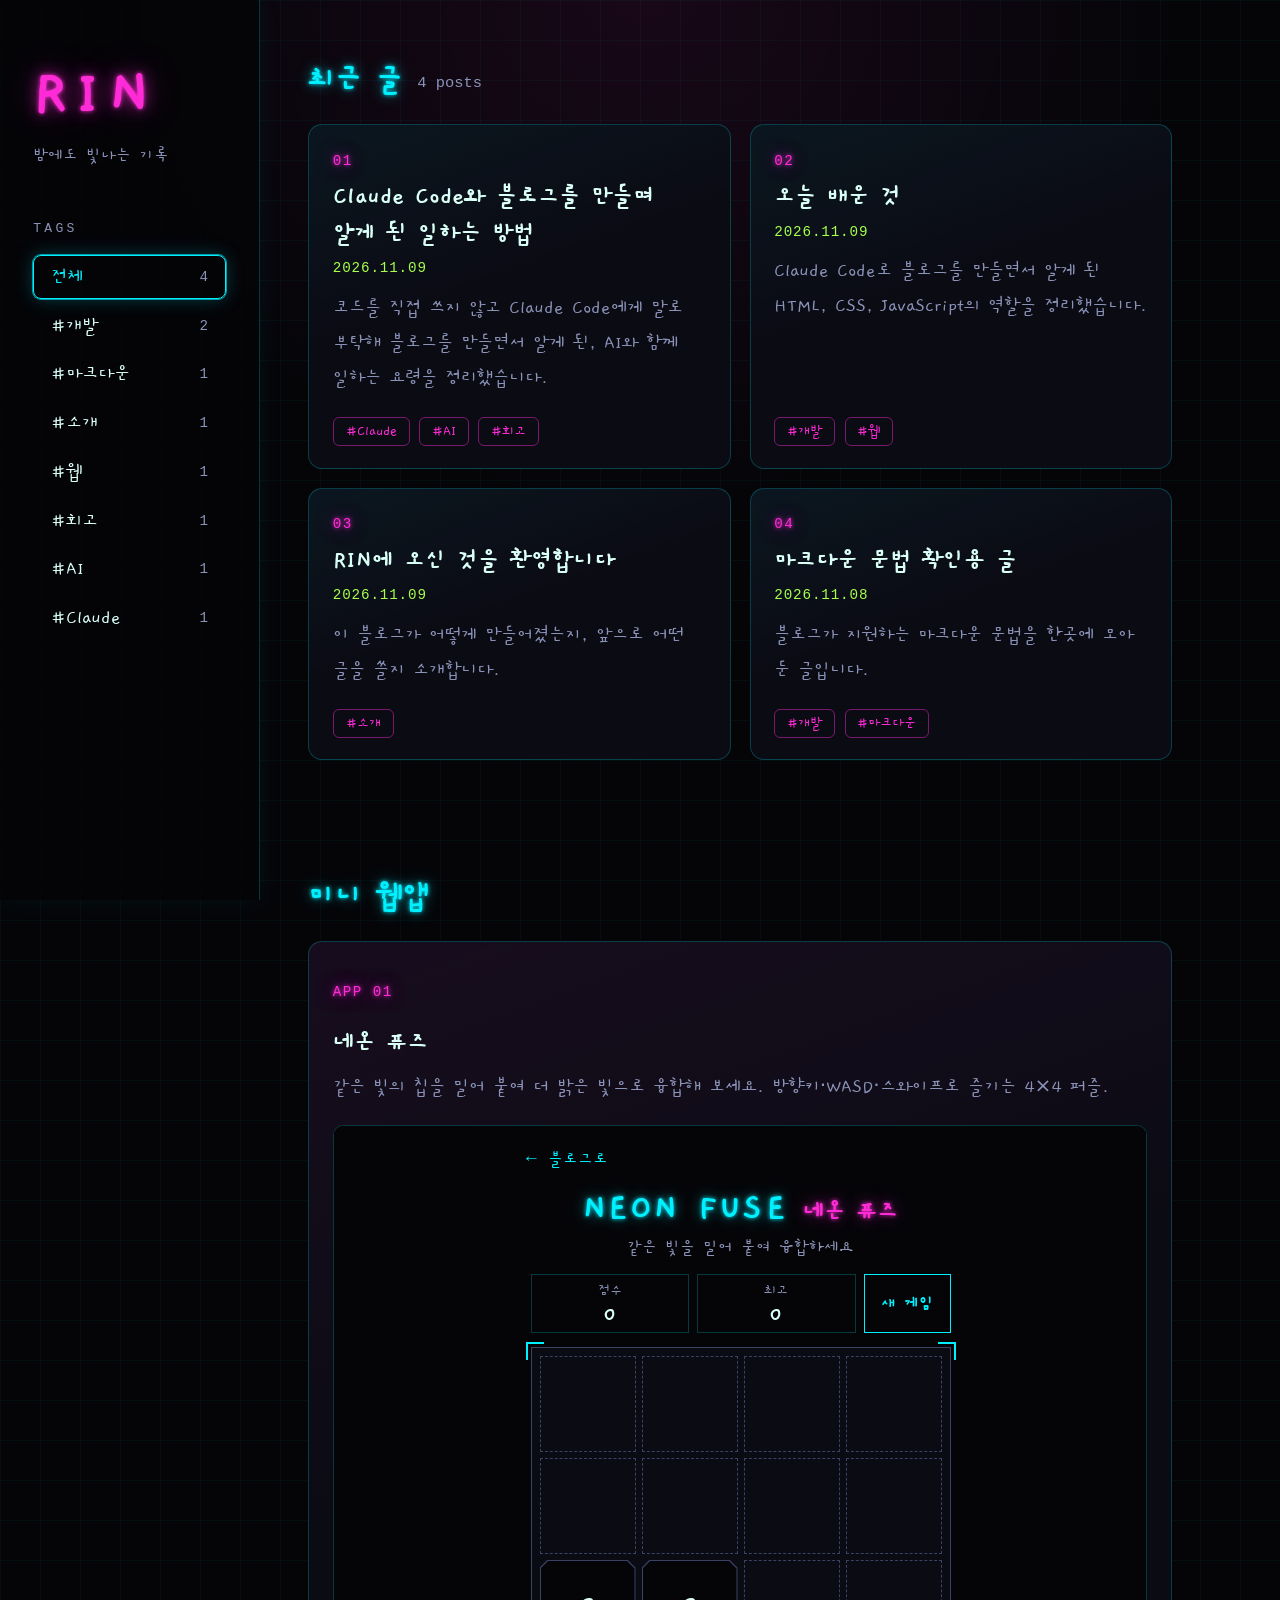
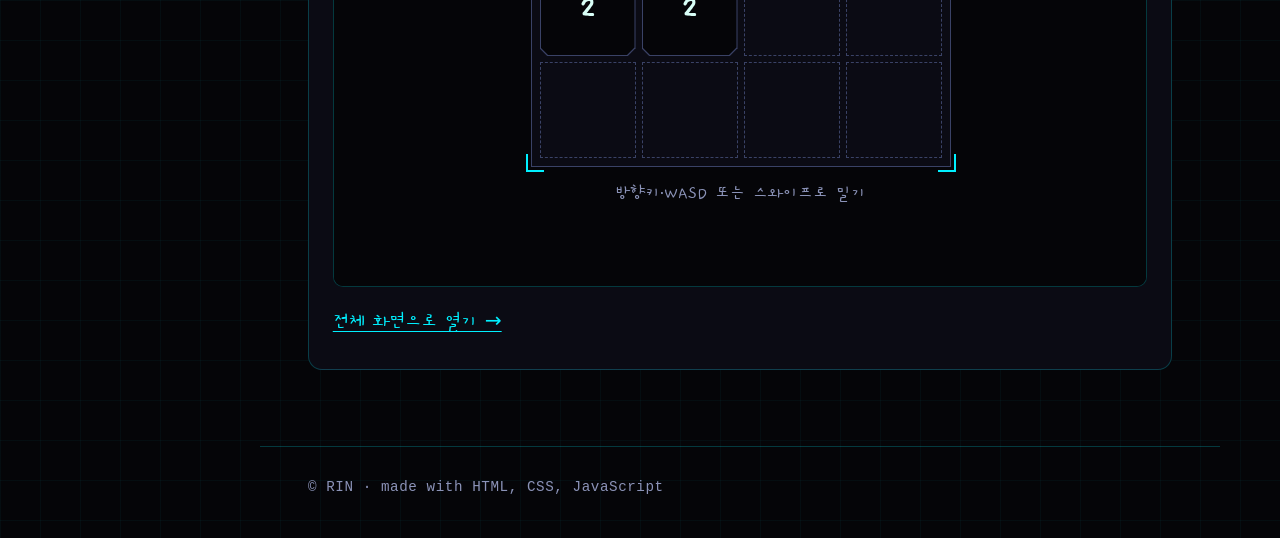
==== commit a3ff4e24: "미니 웹앱 '네온 퓨즈' 추가하고 메인 페이지에 카드로 넣기 - apps/neon-fuse/: 방향키·WASD·스와이프로 칩을 밀어 합치는 4×4 퍼즐   (점수판, localSt" ====
--- a/index.html
+++ b/index.html
@@ -38,6 +38,22 @@
         <p class="status">불러오는 중…</p>
       </main>
 
+      <!-- 미니 웹앱 포트폴리오: 각 앱은 apps/{앱이름}/ 안에 따로 있습니다. -->
+      <section class="apps-section" aria-labelledby="apps-heading">
+        <h2 class="page-heading" id="apps-heading">미니 웹앱</h2>
+        <ul class="app-list">
+          <li class="app-card">
+            <p class="card-index">APP 01</p>
+            <h3 class="card-title"><a href="apps/neon-fuse/index.html">네온 퓨즈</a></h3>
+            <p class="card-desc">같은 빛의 칩을 밀어 붙여 더 밝은 빛으로 융합해 보세요. 방향키·WASD·스와이프로 즐기는 4×4 퍼즐.</p>
+            <div class="app-preview">
+              <iframe src="apps/neon-fuse/index.html" title="네온 퓨즈 게임" loading="lazy"></iframe>
+            </div>
+            <p class="app-open"><a href="apps/neon-fuse/index.html">전체 화면으로 열기 →</a></p>
+          </li>
+        </ul>
+      </section>
+
       <footer class="site-footer">
         <p>© RIN · made with HTML, CSS, JavaScript</p>
       </footer>
--- a/css/style.css
+++ b/css/style.css
@@ -632,6 +632,80 @@
   border-top: 1px dashed var(--border);
 }
 
+/* ===== 미니 웹앱 카드 ===== */
+.apps-section {
+  width: 100%;
+  max-width: 960px;
+  margin-top: 3rem;
+  padding: 0 var(--gutter);
+}
+
+.app-list {
+  margin: 0;
+  padding: 0;
+  list-style: none;
+}
+
+.app-card {
+  display: flex;
+  flex-direction: column;
+  padding: 1.25rem;
+  border: 1px solid var(--border);
+  border-radius: 14px;
+  background: linear-gradient(160deg, rgba(255, 43, 214, 0.05), transparent 45%), var(--bg-elev);
+}
+
+.app-card .card-title a {
+  color: var(--text);
+}
+
+/* 앱 카드는 iframe을 직접 조작해야 하므로 카드 전체를 덮는 링크 영역을 끕니다. */
+.app-card .card-title a::after {
+  content: none;
+}
+
+.app-card .card-title a:hover {
+  color: var(--neon-cyan);
+}
+
+.app-card .card-title a:focus-visible {
+  outline: 2px solid var(--neon-cyan);
+  outline-offset: 2px;
+}
+
+.app-preview {
+  margin-top: 1rem;
+  overflow: hidden;
+  border: 1px solid var(--border);
+  border-radius: 10px;
+  background: var(--bg);
+}
+
+.app-preview iframe {
+  display: block;
+  width: 100%;
+  height: 660px;
+  border: 0;
+}
+
+/* 넓은 화면에서는 게임 격자가 커지므로 iframe도 높입니다. */
+@media (min-width: 480px) {
+  .app-preview iframe {
+    height: 760px;
+  }
+}
+
+.app-open {
+  margin: 0.75rem 0 0;
+}
+
+.app-open a {
+  display: inline-flex;
+  align-items: center;
+  min-height: 44px;
+  color: var(--neon-cyan);
+}
+
 /* ===== 태블릿 ===== */
 @media (min-width: 720px) {
   :root {
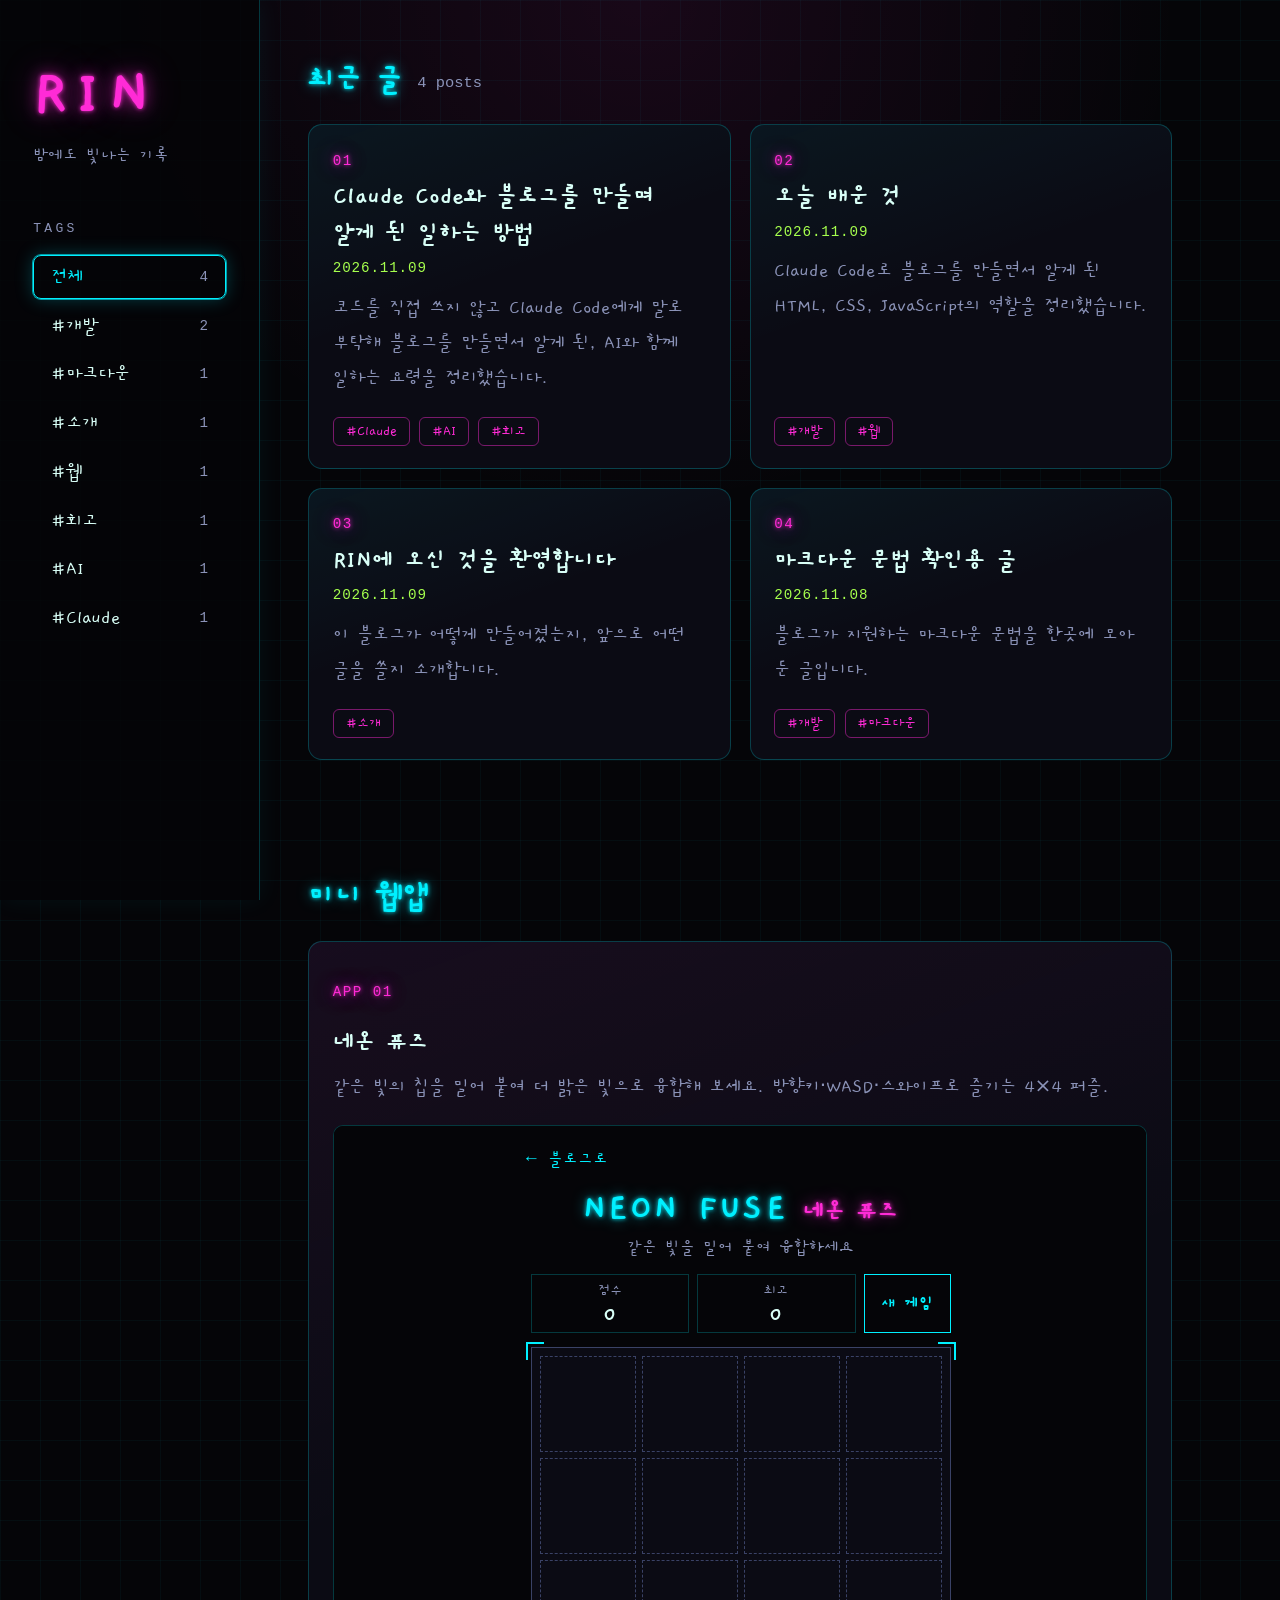
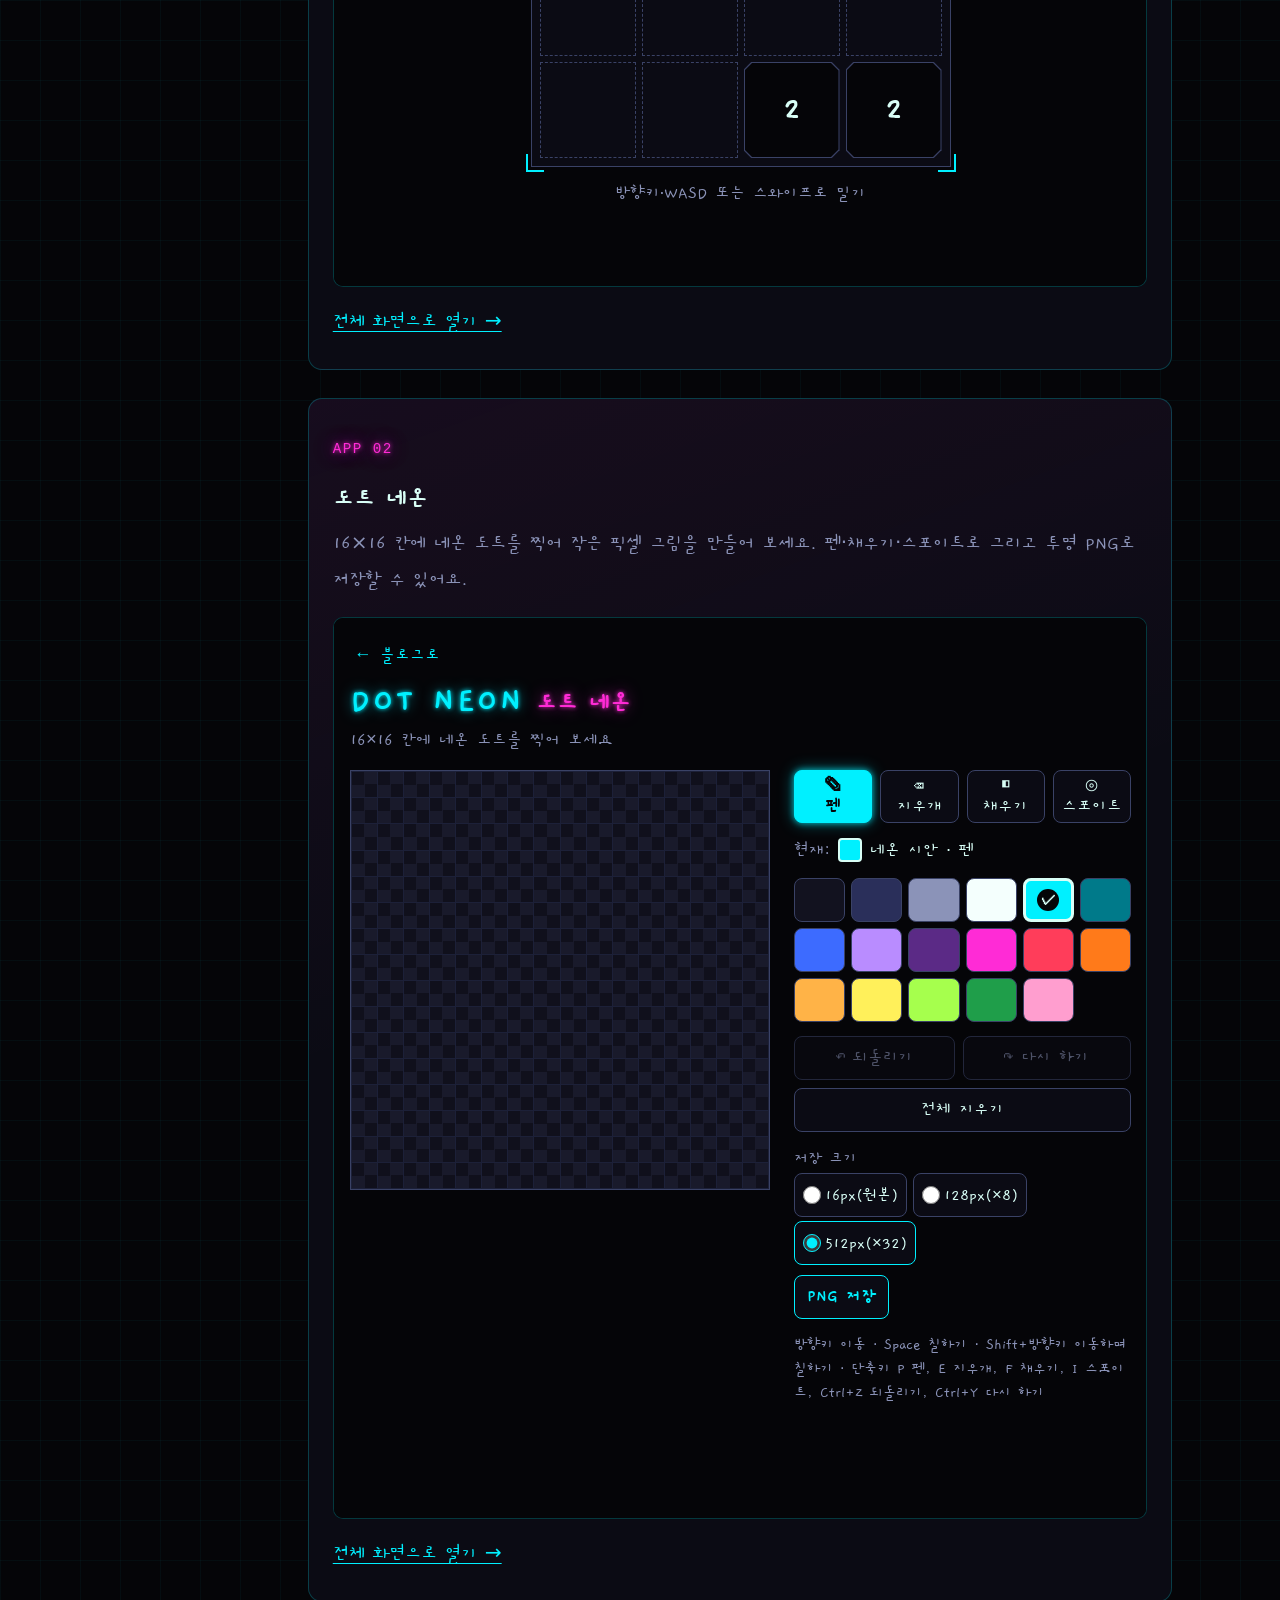
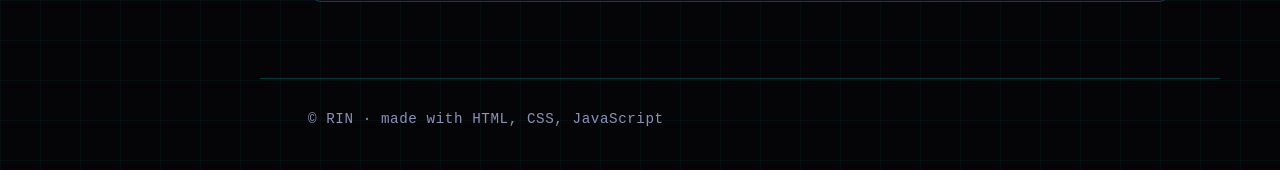
==== commit ac9a0eb4: "미니 웹앱 '도트 네온' 추가하고 메인 페이지에 카드로 넣기 - apps/dot-neon/: 16×16 픽셀 아트 에디터   (펜·지우개·채우기·스포이트, 되돌리기, 고유 16색 " ====
--- a/index.html
+++ b/index.html
@@ -51,6 +51,15 @@
             </div>
             <p class="app-open"><a href="apps/neon-fuse/index.html">전체 화면으로 열기 →</a></p>
           </li>
+          <li class="app-card">
+            <p class="card-index">APP 02</p>
+            <h3 class="card-title"><a href="apps/dot-neon/index.html">도트 네온</a></h3>
+            <p class="card-desc">16×16 칸에 네온 도트를 찍어 작은 픽셀 그림을 만들어 보세요. 펜·채우기·스포이트로 그리고 투명 PNG로 저장할 수 있어요.</p>
+            <div class="app-preview app-preview-tall">
+              <iframe src="apps/dot-neon/index.html" title="도트 네온 픽셀 그림판" loading="lazy"></iframe>
+            </div>
+            <p class="app-open"><a href="apps/dot-neon/index.html">전체 화면으로 열기 →</a></p>
+          </li>
         </ul>
       </section>
 
--- a/css/style.css
+++ b/css/style.css
@@ -641,6 +641,8 @@
 }
 
 .app-list {
+  display: grid;
+  gap: 1.5rem;
   margin: 0;
   padding: 0;
   list-style: none;
@@ -692,6 +694,24 @@
 @media (min-width: 480px) {
   .app-preview iframe {
     height: 760px;
+  }
+}
+
+/* 도구·팔레트가 격자 아래로 쌓이는 앱은 더 높게 둡니다. */
+.app-preview-tall iframe {
+  height: 1310px;
+}
+
+@media (min-width: 480px) {
+  .app-preview-tall iframe {
+    height: 1170px;
+  }
+}
+
+/* 사이드바가 생기는 넓은 화면에서는 앱이 2단으로 펼쳐져 낮아집니다. */
+@media (min-width: 1000px) {
+  .app-preview-tall iframe {
+    height: 900px;
   }
 }
 
